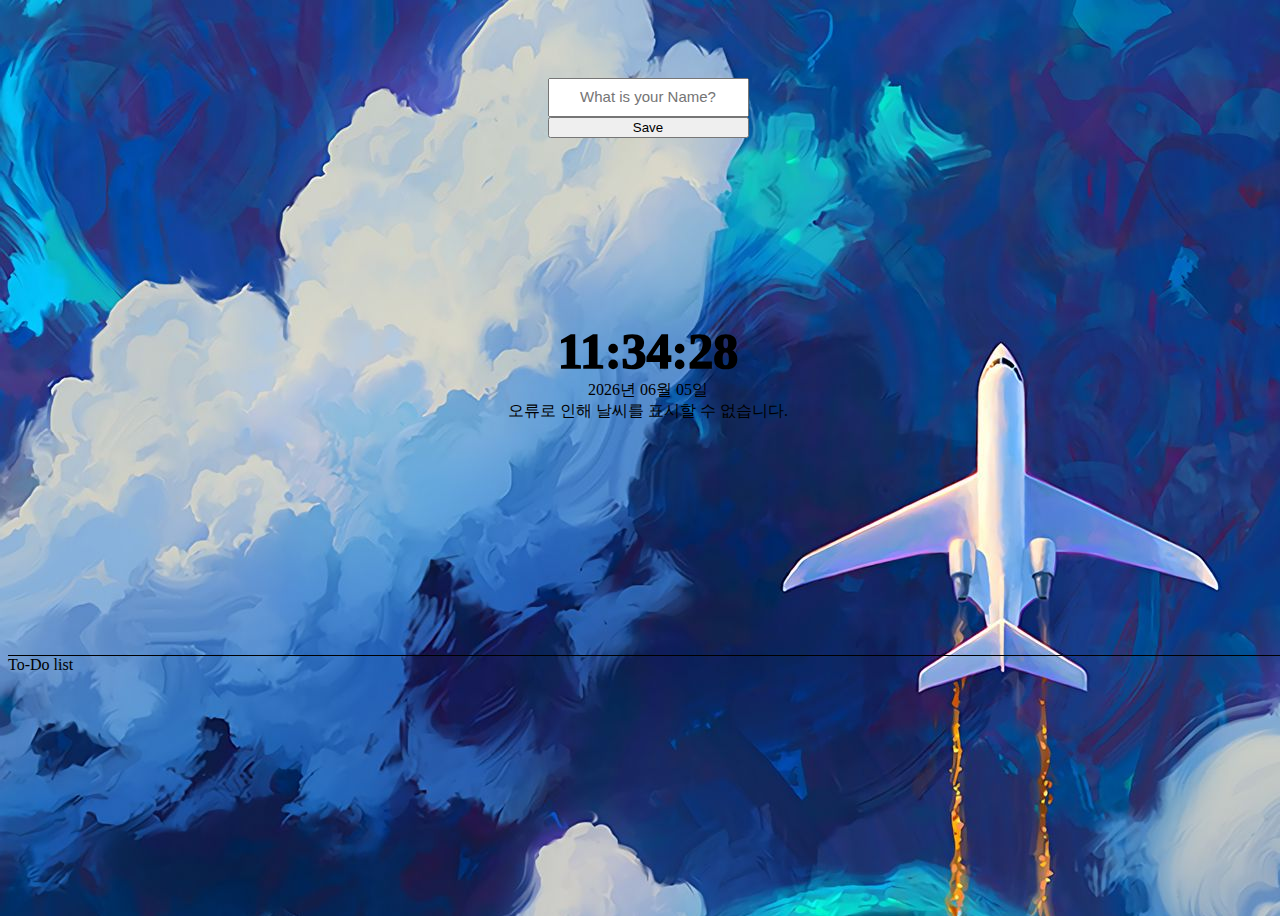
==== index.html @ 82a917cf "#03" ====
<!DOCTYPE html>
<html lang="en">
  <head>
    <meta charset="UTF-8" />
    <title>Main Page</title>
  </head>

  <body>
    <div class="box">
      <h1 id="name_text" class="hidden"></h1>
      <form class="login hidden" `>
        <input class="textbox" required type="text" placeholder="What is your Name?" />
        <input type="submit" value="Save" />
      </form>
    </div>

    <div class="box">
      <span id="clock">00:00:00</span>
      <span id="date">00년 00월 00일</span>
      <span id="weather">로딩중...</span>
    </div>

    <div class="box">
      <span id="bor">To-Do list</span>
    </div>

    <link href="main.css" rel="stylesheet" />
    <script src="first-box.js"></script>
    <script src="2nd-box.js"></script>
    <script src="background.js"></script>
  </body>
</html>
---- main.css ----
body {
  width: 100vw;
  height: 100vh;
  display: flex;
  flex-direction: column;
  justify-content: center;
  align-items: center;
}

.box {
  flex: 2 1 auto;
}

/* 첫번째 박스 - 이름 */
.box:first-child {
  padding-top: 70px;
}

.login {
  height: 10px;
  display: flex;
  flex-direction: column;
}

.textbox {
  padding: 10px;
}

.textbox::placeholder {
  text-align: center;
  font-size: 15px;
}

/* 두번째 박스 -시간 날짜 날씨 */
.box:nth-child(2) {
  display: flex;
  flex-direction: column;
  align-items: center;
}

#clock {
  font-size: 50px;
  font-weight: 1000;
}
#date {
  font-weight: 500;
}
#weather {
  font-weight: 500;
}

/* 세번째 박스 - 투두리스트*/
.box:nth-child(3) {
  width: 100%;
  border-top: 1px solid black;
}

/* 공용 */
.hidden {
  display: none;
}
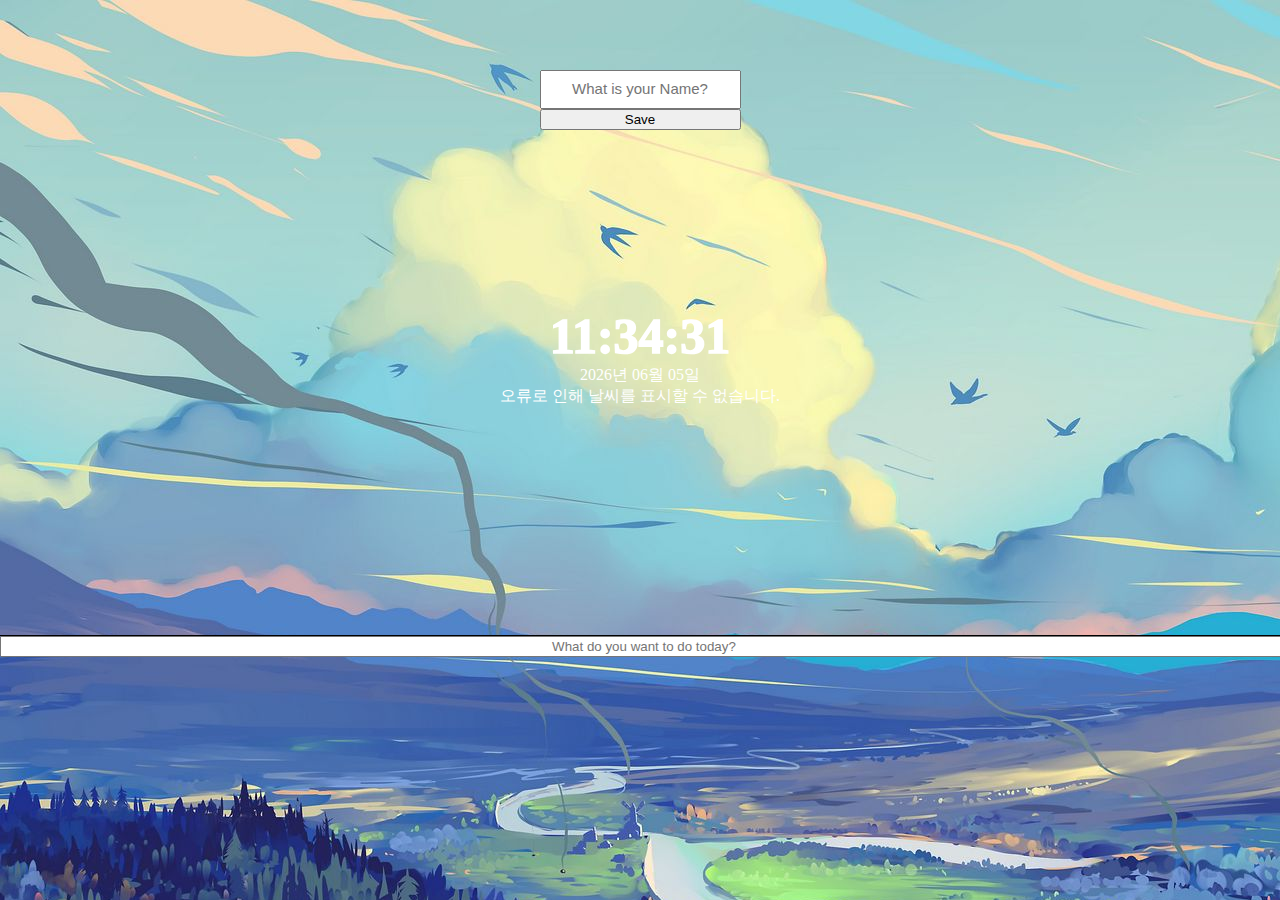
==== commit b530fa23: "todo_done" ====
--- a/index.html
+++ b/index.html
@@ -21,12 +21,16 @@
     </div>
 
     <div class="box">
-      <span id="bor">To-Do list</span>
+      <form id="todo_form">
+        <input id="todo_input" type="text" placeholder="What do you want to do today?" />
+      </form>
+      <ul id="todo_ul"></ul>
     </div>
 
     <link href="main.css" rel="stylesheet" />
     <script src="first-box.js"></script>
     <script src="2nd-box.js"></script>
     <script src="background.js"></script>
+    <script src="todo-list.js"></script>
   </body>
 </html>
--- a/main.css
+++ b/main.css
@@ -5,6 +5,8 @@
   flex-direction: column;
   justify-content: center;
   align-items: center;
+  margin: 0px;
+  color: white;
 }
 
 .box {
@@ -16,6 +18,9 @@
   padding-top: 70px;
 }
 
+.box:first-child > h1 {
+  color: white;
+}
 .login {
   height: 10px;
   display: flex;
@@ -54,7 +59,27 @@
   width: 100%;
   border-top: 1px solid black;
 }
-
+#todo_input {
+  width: 100%;
+  text-align: center;
+}
+#todo_ul {
+}
+#todo_ul > li {
+  margin-right: 20px;
+  font-size: 25px;
+  font-weight: bolder;
+  display: flex;
+  align-items: center;
+}
+#todo_ul > li > button {
+  background-color: white;
+  height: 20px;
+  border: 0;
+  outline: 0;
+  margin-left: 5px;
+  border-radius: 6px;
+}
 /* 공용 */
 .hidden {
   display: none;
